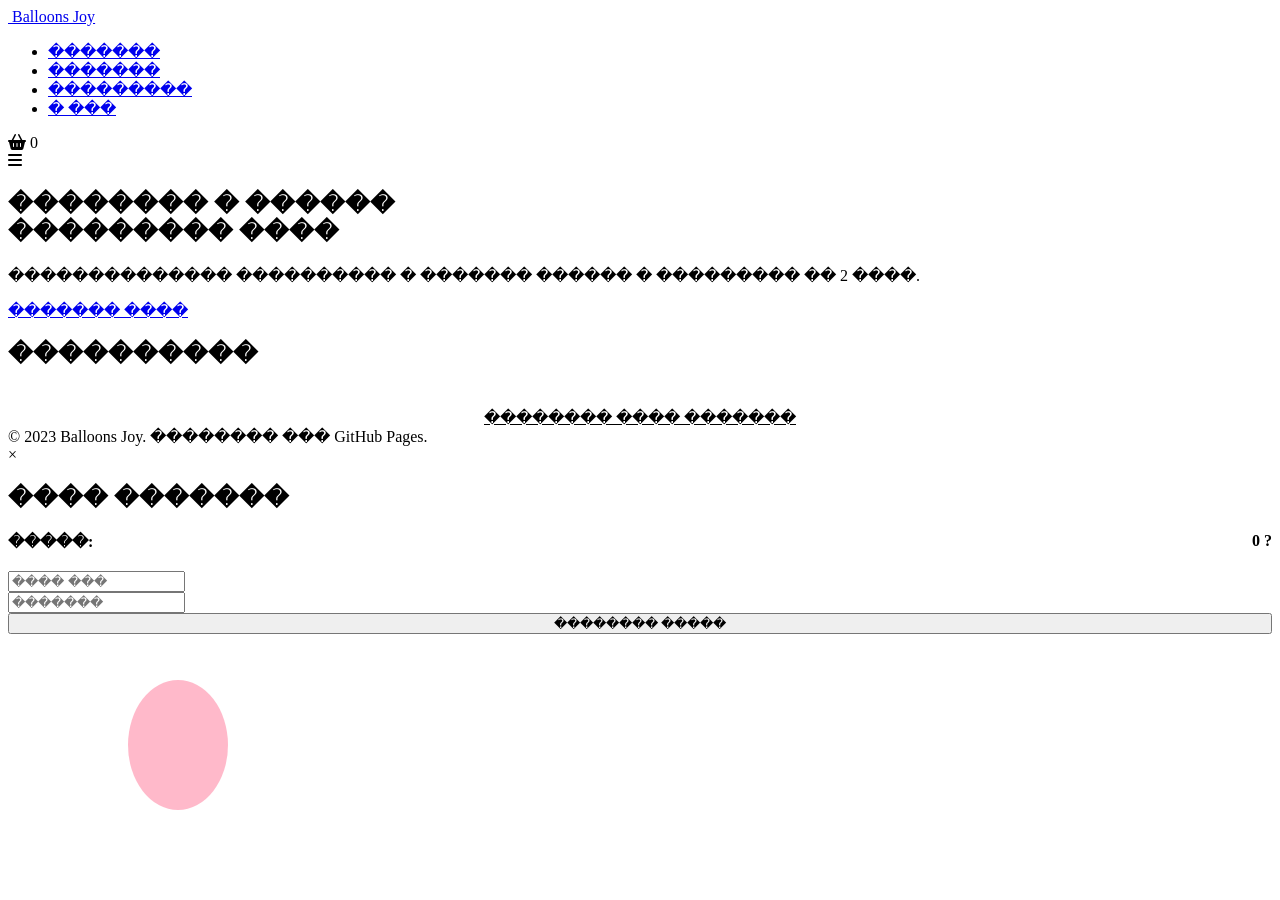
==== index.html @ 0701f904 "Upload index.html первая загрузка файлов" ====
<!DOCTYPE html>
<html lang="ru">
<head>
    <meta charset="UTF-8">
    <meta name="viewport" content="width=device-width, initial-scale=1.0">
    <title>Balloons Joy | �������</title>
    <link href="https://fonts.googleapis.com/css2?family=Nunito:wght@400;600;700;800&display=swap" rel="stylesheet">
    <link rel="stylesheet" href="https://cdnjs.cloudflare.com/ajax/libs/font-awesome/6.4.0/css/all.min.css">
    <link rel="stylesheet" href="style.css">
</head>
<body>

    <header>
        <div class="container nav-wrapper">
            <a href="index.html" class="logo"><i class="fas fa-balloon"></i> Balloons Joy</a>
            <nav>
                <ul class="nav-links" id="navLinks">
                    <li><a href="index.html" class="active">�������</a></li>
                    <li><a href="catalog.html">�������</a></li>
                    <li><a href="gallery.html">���������</a></li>
                    <li><a href="about.html">� ���</a></li>
                </ul>
            </nav>
            <div class="header-actions">
                <div class="icon-btn" onclick="openCart()">
                    <i class="fas fa-shopping-basket"></i>
                    <span class="badge" id="cartCount">0</span>
                </div>
                <div class="mobile-toggle" onclick="toggleMenu()"><i class="fas fa-bars"></i></div>
            </div>
        </div>
    </header>

    <section class="hero">
        <div class="bg-ballon" style="position:absolute; width:100px; height:130px; background:#FF8BA7; left:10%; bottom:10%; border-radius:50%; opacity:0.6; animation:float 6s infinite;"></div>
        <div class="container hero-content">
            <h1>�������� � ������ <br> <span>��������� ����</span></h1>
            <p>�������������� ���������� � ������� ������ � ��������� �� 2 ����.</p>
            <a href="catalog.html" class="btn">������� ����</a>
        </div>
    </section>

    <section class="section" style="background: white;">
        <div class="container">
            <h2 class="section-title">����������</h2>
            <div class="products-grid" id="productsGrid" style="margin-top: 40px;">
                <!-- JS �������� ��� -->
            </div>
            <div style="text-align: center; margin-top: 40px;">
                <a href="catalog.html" class="btn" style="background: white; color: var(--primary); border: 2px solid var(--primary);">�������� ���� �������</a>
            </div>
        </div>
    </section>

    <footer>
        <div class="container">
            <div class="copyright">&copy; 2023 Balloons Joy. �������� ��� GitHub Pages.</div>
        </div>
    </footer>

    <!-- ��������� ���� ������� (����� ��� ���� �������) -->
    <div class="modal" id="cartModal">
        <div class="modal-content">
            <span class="close-modal" onclick="closeCart()">&times;</span>
            <h2>���� �������</h2>
            <div class="cart-items" id="cartItemsContainer"></div>
            <div style="display: flex; justify-content: space-between; font-weight: 700; margin-bottom: 20px;">
                <span>�����:</span><span id="cartTotal">0 ?</span>
            </div>
            <form onsubmit="submitOrder(event)">
                <div class="form-group"><input type="text" placeholder="���� ���" required></div>
                <div class="form-group"><input type="tel" placeholder="�������" required></div>
                <button type="submit" class="btn" style="width: 100%;">�������� �����</button>
            </form>
        </div>
    </div>

    <script src="script.js"></script>
</body>
</html>
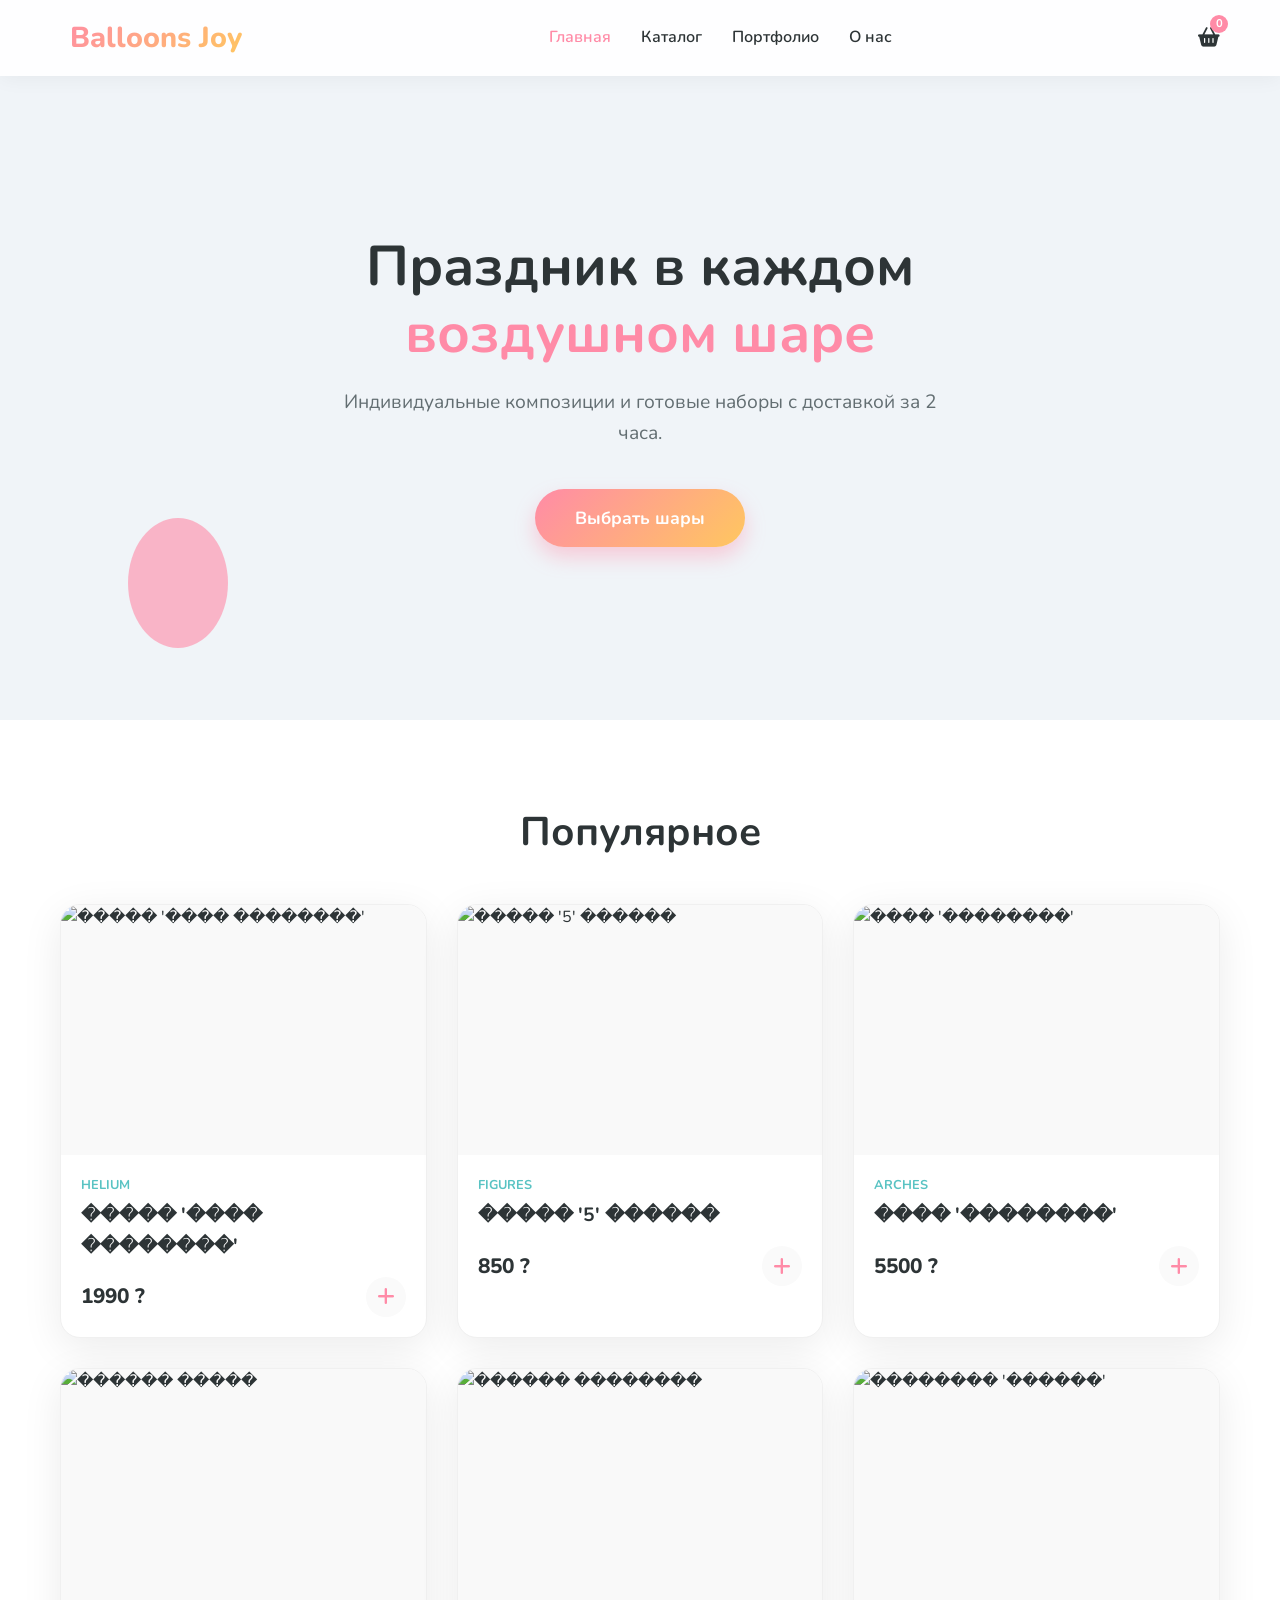
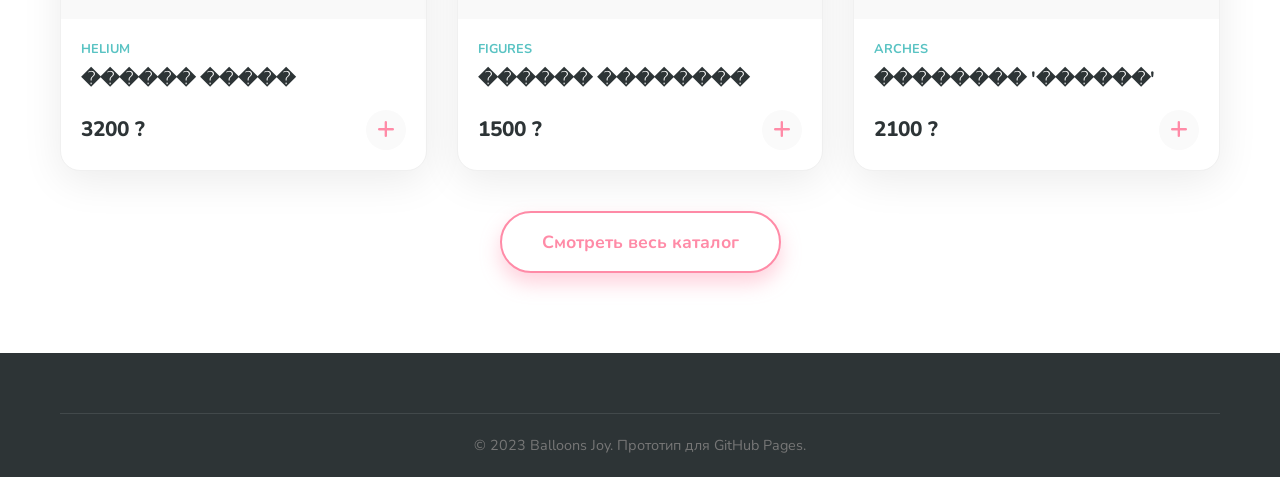
==== commit 95c3ad7c: "Change UTF-8 no BOM Изменение кодировки на UTF-8 no BOM" ====
--- a/index.html
+++ b/index.html
@@ -2,8 +2,9 @@
 <html lang="ru">
 <head>
     <meta charset="UTF-8">
+    <meta http-equiv="X-UA-Compatible" content="IE=edge">
     <meta name="viewport" content="width=device-width, initial-scale=1.0">
-    <title>Balloons Joy | �������</title>
+    <title>Balloons Joy | Главная</title>
     <link href="https://fonts.googleapis.com/css2?family=Nunito:wght@400;600;700;800&display=swap" rel="stylesheet">
     <link rel="stylesheet" href="https://cdnjs.cloudflare.com/ajax/libs/font-awesome/6.4.0/css/all.min.css">
     <link rel="stylesheet" href="style.css">
@@ -15,10 +16,10 @@
             <a href="index.html" class="logo"><i class="fas fa-balloon"></i> Balloons Joy</a>
             <nav>
                 <ul class="nav-links" id="navLinks">
-                    <li><a href="index.html" class="active">�������</a></li>
-                    <li><a href="catalog.html">�������</a></li>
-                    <li><a href="gallery.html">���������</a></li>
-                    <li><a href="about.html">� ���</a></li>
+                    <li><a href="index.html" class="active">Главная</a></li>
+                    <li><a href="catalog.html">Каталог</a></li>
+                    <li><a href="gallery.html">Портфолио</a></li>
+                    <li><a href="about.html">О нас</a></li>
                 </ul>
             </nav>
             <div class="header-actions">
@@ -34,43 +35,43 @@
     <section class="hero">
         <div class="bg-ballon" style="position:absolute; width:100px; height:130px; background:#FF8BA7; left:10%; bottom:10%; border-radius:50%; opacity:0.6; animation:float 6s infinite;"></div>
         <div class="container hero-content">
-            <h1>�������� � ������ <br> <span>��������� ����</span></h1>
-            <p>�������������� ���������� � ������� ������ � ��������� �� 2 ����.</p>
-            <a href="catalog.html" class="btn">������� ����</a>
+            <h1>Праздник в каждом <br> <span>воздушном шаре</span></h1>
+            <p>Индивидуальные композиции и готовые наборы с доставкой за 2 часа.</p>
+            <a href="catalog.html" class="btn">Выбрать шары</a>
         </div>
     </section>
 
     <section class="section" style="background: white;">
         <div class="container">
-            <h2 class="section-title">����������</h2>
+            <h2 class="section-title">Популярное</h2>
             <div class="products-grid" id="productsGrid" style="margin-top: 40px;">
-                <!-- JS �������� ��� -->
+                <!-- JS заполнит это -->
             </div>
             <div style="text-align: center; margin-top: 40px;">
-                <a href="catalog.html" class="btn" style="background: white; color: var(--primary); border: 2px solid var(--primary);">�������� ���� �������</a>
+                <a href="catalog.html" class="btn" style="background: white; color: var(--primary); border: 2px solid var(--primary);">Смотреть весь каталог</a>
             </div>
         </div>
     </section>
 
     <footer>
         <div class="container">
-            <div class="copyright">&copy; 2023 Balloons Joy. �������� ��� GitHub Pages.</div>
+            <div class="copyright">&copy; 2023 Balloons Joy. Прототип для GitHub Pages.</div>
         </div>
     </footer>
 
-    <!-- ��������� ���� ������� (����� ��� ���� �������) -->
+    <!-- Модальное окно корзины (общее для всех страниц) -->
     <div class="modal" id="cartModal">
         <div class="modal-content">
             <span class="close-modal" onclick="closeCart()">&times;</span>
-            <h2>���� �������</h2>
+            <h2>Ваша корзина</h2>
             <div class="cart-items" id="cartItemsContainer"></div>
             <div style="display: flex; justify-content: space-between; font-weight: 700; margin-bottom: 20px;">
-                <span>�����:</span><span id="cartTotal">0 ?</span>
+                <span>Итого:</span><span id="cartTotal">0 ₽</span>
             </div>
             <form onsubmit="submitOrder(event)">
-                <div class="form-group"><input type="text" placeholder="���� ���" required></div>
-                <div class="form-group"><input type="tel" placeholder="�������" required></div>
-                <button type="submit" class="btn" style="width: 100%;">�������� �����</button>
+                <div class="form-group"><input type="text" placeholder="Ваше имя" required></div>
+                <div class="form-group"><input type="tel" placeholder="Телефон" required></div>
+                <button type="submit" class="btn" style="width: 100%;">Оформить заказ</button>
             </form>
         </div>
     </div>
--- a/style.css
+++ b/style.css
@@ -0,0 +1,191 @@
+/* style.css */
+:root {
+    --primary: #FF8BA7;
+    --secondary: #59C3C3;
+    --accent: #FFC75F;
+    --dark: #2D3436;
+    --gray: #636E72;
+    --light: #FAFAFA;
+    --white: #FFFFFF;
+    --gradient: linear-gradient(135deg, #FF8BA7 0%, #FFC75F 100%);
+    --shadow: 0 10px 40px rgba(0,0,0,0.08);
+    --radius: 20px;
+}
+
+* { margin: 0; padding: 0; box-sizing: border-box; }
+
+body {
+    font-family: 'Nunito', sans-serif;
+    background-color: #F0F4F8;
+    color: var(--dark);
+    line-height: 1.6;
+    overflow-x: hidden;
+    display: flex;
+    flex-direction: column;
+    min-height: 100vh;
+}
+
+a { text-decoration: none; color: inherit; transition: 0.3s; }
+ul { list-style: none; }
+img { max-width: 100%; display: block; }
+button { font-family: inherit; }
+
+.container { max-width: 1200px; margin: 0 auto; padding: 0 20px; }
+
+/* HEADER */
+header {
+    position: fixed;
+    top: 0; left: 0; width: 100%;
+    background: rgba(255, 255, 255, 0.9);
+    backdrop-filter: blur(10px);
+    z-index: 1000;
+    box-shadow: 0 2px 20px rgba(0,0,0,0.05);
+    padding: 15px 0;
+}
+
+.nav-wrapper { display: flex; justify-content: space-between; align-items: center; }
+
+.logo {
+    font-size: 1.8rem; font-weight: 800;
+    background: var(--gradient);
+    -webkit-background-clip: text;
+    -webkit-text-fill-color: transparent;
+    display: flex; align-items: center; gap: 10px;
+}
+
+.nav-links { display: flex; gap: 30px; }
+.nav-links a { font-weight: 600; font-size: 1rem; }
+.nav-links a:hover, .nav-links a.active { color: var(--primary); }
+
+.header-actions { display: flex; gap: 20px; align-items: center; }
+.icon-btn { position: relative; font-size: 1.2rem; cursor: pointer; color: var(--dark); }
+.badge {
+    position: absolute; top: -8px; right: -8px;
+    background: var(--primary); color: white;
+    font-size: 0.7rem; width: 18px; height: 18px;
+    border-radius: 50%; display: flex;
+    align-items: center; justify-content: center; font-weight: 700;
+}
+.mobile-toggle { display: none; font-size: 1.5rem; cursor: pointer; }
+
+/* HERO */
+.hero {
+    padding: 160px 0 100px;
+    text-align: center;
+    position: relative;
+    overflow: hidden;
+    min-height: 80vh;
+    display: flex;
+    align-items: center;
+}
+.hero-content { width: 100%; z-index: 2; }
+.hero h1 { font-size: 3.5rem; line-height: 1.2; margin-bottom: 20px; }
+.hero h1 span { color: var(--primary); }
+.hero p { font-size: 1.2rem; color: var(--gray); margin-bottom: 40px; max-width: 600px; margin: 0 auto 40px; }
+
+.btn {
+    display: inline-block; padding: 15px 40px;
+    background: var(--gradient); color: white;
+    border-radius: 50px; font-weight: 700; font-size: 1.1rem;
+    box-shadow: 0 10px 20px rgba(255, 139, 167, 0.4);
+    border: none; cursor: pointer;
+}
+.btn:hover { transform: translateY(-3px); box-shadow: 0 15px 30px rgba(255, 139, 167, 0.6); }
+
+/* CATALOG & GRID */
+.section { padding: 80px 0; }
+.section-title { text-align: center; font-size: 2.5rem; margin-bottom: 1rem; }
+.section-subtitle { text-align: center; color: var(--gray); margin-bottom: 3rem; }
+
+.filters { display: flex; justify-content: center; gap: 15px; margin-bottom: 40px; flex-wrap: wrap; }
+.filter-btn {
+    padding: 10px 25px; border: 2px solid #EEE;
+    background: transparent; border-radius: 30px;
+    font-weight: 600; cursor: pointer; transition: 0.3s; color: var(--gray);
+}
+.filter-btn.active, .filter-btn:hover { border-color: var(--secondary); background: var(--secondary); color: white; }
+
+.products-grid {
+    display: grid;
+    grid-template-columns: repeat(auto-fill, minmax(280px, 1fr));
+    gap: 30px;
+}
+
+.product-card {
+    background: var(--white); border-radius: var(--radius);
+    overflow: hidden; box-shadow: var(--shadow);
+    transition: 0.3s; position: relative; border: 1px solid #f0f0f0;
+}
+.product-card:hover { transform: translateY(-10px); }
+.product-img { height: 250px; width: 100%; object-fit: cover; background: #f9f9f9; }
+.product-info { padding: 20px; }
+.product-cat { font-size: 0.8rem; color: var(--secondary); font-weight: 700; text-transform: uppercase; }
+.product-title { font-size: 1.2rem; margin: 5px 0; font-weight: 700; }
+.product-footer { display: flex; justify-content: space-between; align-items: center; margin-top: 15px; }
+.price { font-size: 1.3rem; font-weight: 800; color: var(--dark); }
+.add-btn {
+    width: 40px; height: 40px; border-radius: 50%;
+    background: var(--light); border: none; color: var(--primary);
+    font-size: 1.2rem; cursor: pointer; transition: 0.3s;
+    display: flex; align-items: center; justify-content: center;
+}
+.add-btn:hover { background: var(--primary); color: white; }
+
+/* GALLERY */
+.gallery-grid { display: grid; grid-template-columns: repeat(auto-fit, minmax(300px, 1fr)); gap: 20px; }
+.gallery-item { border-radius: var(--radius); overflow: hidden; height: 300px; position: relative; cursor: pointer; }
+.gallery-item img { width: 100%; height: 100%; object-fit: cover; transition: 0.5s; }
+.gallery-item:hover img { transform: scale(1.1); }
+.gallery-overlay {
+    position: absolute; bottom: 0; left: 0; width: 100%;
+    padding: 20px; background: linear-gradient(to top, rgba(0,0,0,0.7), transparent);
+    color: white; opacity: 0; transition: 0.3s;
+}
+.gallery-item:hover .gallery-overlay { opacity: 1; }
+
+/* ABOUT & CONTACTS */
+.about-grid { display: grid; grid-template-columns: 1fr 1fr; gap: 40px; align-items: center; }
+.about-img { border-radius: var(--radius); box-shadow: var(--shadow); }
+.contact-info { background: white; padding: 30px; border-radius: var(--radius); box-shadow: var(--shadow); }
+.contact-item { display: flex; align-items: center; gap: 15px; margin-bottom: 20px; font-size: 1.1rem; }
+.contact-item i { color: var(--primary); font-size: 1.5rem; }
+
+/* FOOTER */
+footer { background: var(--dark); color: white; padding: 60px 0 20px; margin-top: auto; }
+.footer-grid { display: grid; grid-template-columns: repeat(auto-fit, minmax(200px, 1fr)); gap: 40px; margin-bottom: 40px; }
+.footer-col h4 { margin-bottom: 20px; color: var(--primary); }
+.footer-col ul li { margin-bottom: 10px; }
+.footer-col ul li a { color: #ccc; }
+.footer-col ul li a:hover { color: white; }
+.socials { display: flex; gap: 15px; margin-top: 20px; }
+.socials a { width: 40px; height: 40px; background: rgba(255,255,255,0.1); border-radius: 50%; display: flex; align-items: center; justify-content: center; transition: 0.3s; }
+.socials a:hover { background: var(--primary); }
+.copyright { text-align: center; border-top: 1px solid rgba(255,255,255,0.1); padding-top: 20px; color: #777; font-size: 0.9rem; }
+
+/* MODAL */
+.modal {
+    display: none; position: fixed; top: 0; left: 0; width: 100%; height: 100%;
+    background: rgba(0,0,0,0.5); z-index: 2000;
+    justify-content: center; align-items: center; backdrop-filter: blur(5px);
+}
+.modal-content {
+    background: white; padding: 40px; border-radius: var(--radius);
+    width: 90%; max-width: 500px; position: relative; animation: slideUp 0.3s ease;
+}
+@keyframes slideUp { from { transform: translateY(50px); opacity: 0; } to { transform: translateY(0); opacity: 1; } }
+.close-modal { position: absolute; top: 20px; right: 20px; font-size: 1.5rem; cursor: pointer; color: var(--gray); }
+.form-group { margin-bottom: 20px; }
+.form-group label { display: block; margin-bottom: 8px; font-weight: 600; }
+.form-group input, .form-group select { width: 100%; padding: 12px; border: 2px solid #EEE; border-radius: 10px; font-family: inherit; font-size: 1rem; }
+.form-group input:focus { border-color: var(--secondary); outline: none; }
+.cart-items { max-height: 200px; overflow-y: auto; margin-bottom: 20px; border-bottom: 1px solid #eee; padding-bottom: 20px; }
+.cart-item { display: flex; justify-content: space-between; margin-bottom: 10px; font-size: 0.9rem; }
+
+/* MEDIA */
+@media (max-width: 768px) {
+    .hero h1 { font-size: 2.5rem; }
+    .nav-links { display: none; position: absolute; top: 70px; left: 0; width: 100%; background: white; flex-direction: column; padding: 20px; box-shadow: 0 10px 20px rgba(0,0,0,0.1); }
+    .nav-links.active { display: flex; }
+    .mobile-toggle { display: block; }
+    .about-grid { grid-template-columns: 1fr; }
+}
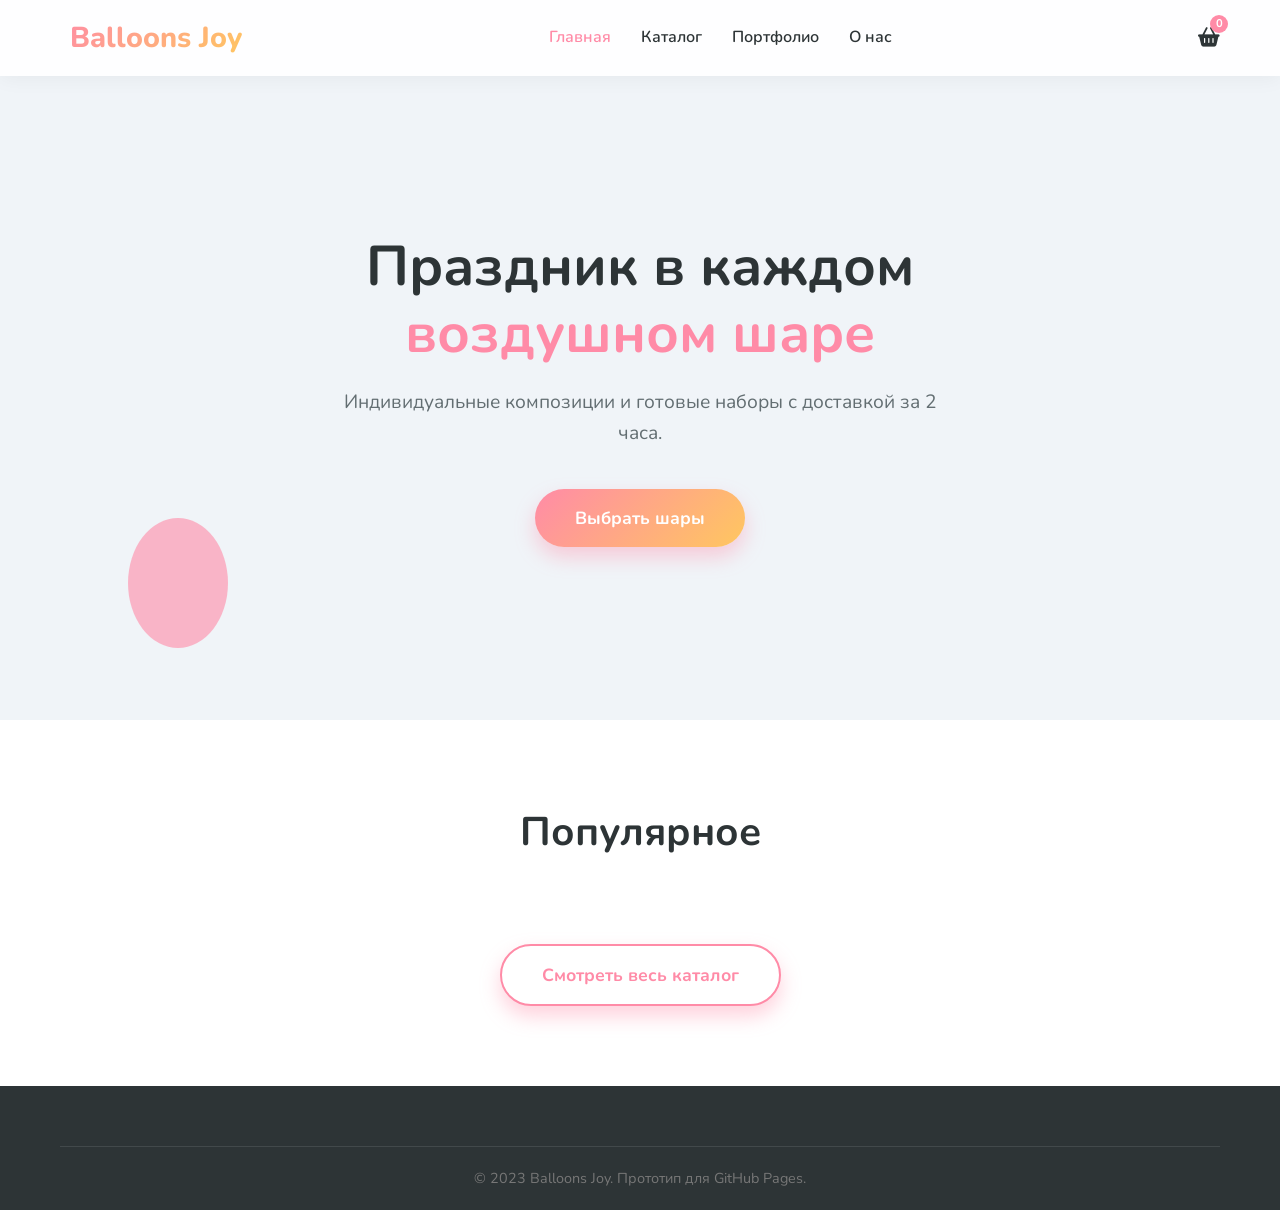
==== commit 745b428d: "upload changed files □ 1. Добавил HTML lightbox перед </body> в index.html и catalog.html □ 2. Доба" ====
--- a/index.html
+++ b/index.html
@@ -75,6 +75,17 @@
             </form>
         </div>
     </div>
+    
+    <!-- Lightbox для просмотра изображений -->
+    <div id="imageModal" class="lightbox">
+        <span class="lightbox-close" onclick="closeLightbox()">&times;</span>
+        <img class="lightbox-content" id="lightboxImg" src="" alt="">
+        <div class="lightbox-caption" id="lightboxCaption"></div>
+    
+        <!-- Кнопки навигации -->
+        <button class="lightbox-nav prev" onclick="changeImage(-1)">&#10094;</button>
+        <button class="lightbox-nav next" onclick="changeImage(1)">&#10095;</button>
+    </div>
 
     <script src="script.js"></script>
 </body>
--- a/style.css
+++ b/style.css
@@ -189,3 +189,101 @@
     .mobile-toggle { display: block; }
     .about-grid { grid-template-columns: 1fr; }
 }
+
+/* ========== LIGHTBOX (просмотр изображений) ========== */
+.lightbox {
+    display: none;
+    position: fixed;
+    z-index: 3000;
+    left: 0;
+    top: 0;
+    width: 100%;
+    height: 100%;
+    background-color: rgba(0, 0, 0, 0.9);
+    justify-content: center;
+    align-items: center;
+    flex-direction: column;
+    animation: fadeIn 0.3s;
+}
+
+@keyframes fadeIn {
+    from { opacity: 0; }
+    to { opacity: 1; }
+}
+
+.lightbox-content {
+    max-width: 90%;
+    max-height: 80vh;
+    object-fit: contain;
+    border-radius: 10px;
+    box-shadow: 0 5px 30px rgba(0,0,0,0.5);
+    transition: transform 0.3s;
+}
+
+.lightbox-content:hover {
+    transform: scale(1.02);
+}
+
+.lightbox-close {
+    position: absolute;
+    top: 20px;
+    right: 35px;
+    color: #fff;
+    font-size: 40px;
+    font-weight: bold;
+    cursor: pointer;
+    transition: 0.3s;
+    z-index: 3001;
+}
+
+.lightbox-close:hover {
+    color: var(--primary);
+    transform: rotate(90deg);
+}
+
+.lightbox-caption {
+    color: #fff;
+    margin-top: 15px;
+    font-size: 1.1rem;
+    text-align: center;
+    max-width: 80%;
+    padding: 10px 20px;
+    background: rgba(255,255,255,0.1);
+    border-radius: 10px;
+}
+
+.lightbox-nav {
+    position: absolute;
+    top: 50%;
+    transform: translateY(-50%);
+    background: rgba(255,255,255,0.2);
+    color: white;
+    border: none;
+    font-size: 2rem;
+    padding: 15px;
+    cursor: pointer;
+    border-radius: 50%;
+    width: 50px;
+    height: 50px;
+    display: flex;
+    align-items: center;
+    justify-content: center;
+    transition: 0.3s;
+    user-select: none;
+}
+
+.lightbox-nav:hover {
+    background: var(--primary);
+}
+
+.lightbox-nav.prev { left: 20px; }
+.lightbox-nav.next { right: 20px; }
+
+/* Адаптив для мобильных */
+@media (max-width: 768px) {
+    .lightbox-content { max-width: 95%; max-height: 70vh; }
+    .lightbox-nav { width: 40px; height: 40px; font-size: 1.5rem; padding: 10px; }
+    .lightbox-nav.prev { left: 10px; }
+    .lightbox-nav.next { right: 10px; }
+    .lightbox-close { top: 15px; right: 25px; font-size: 30px; }
+}
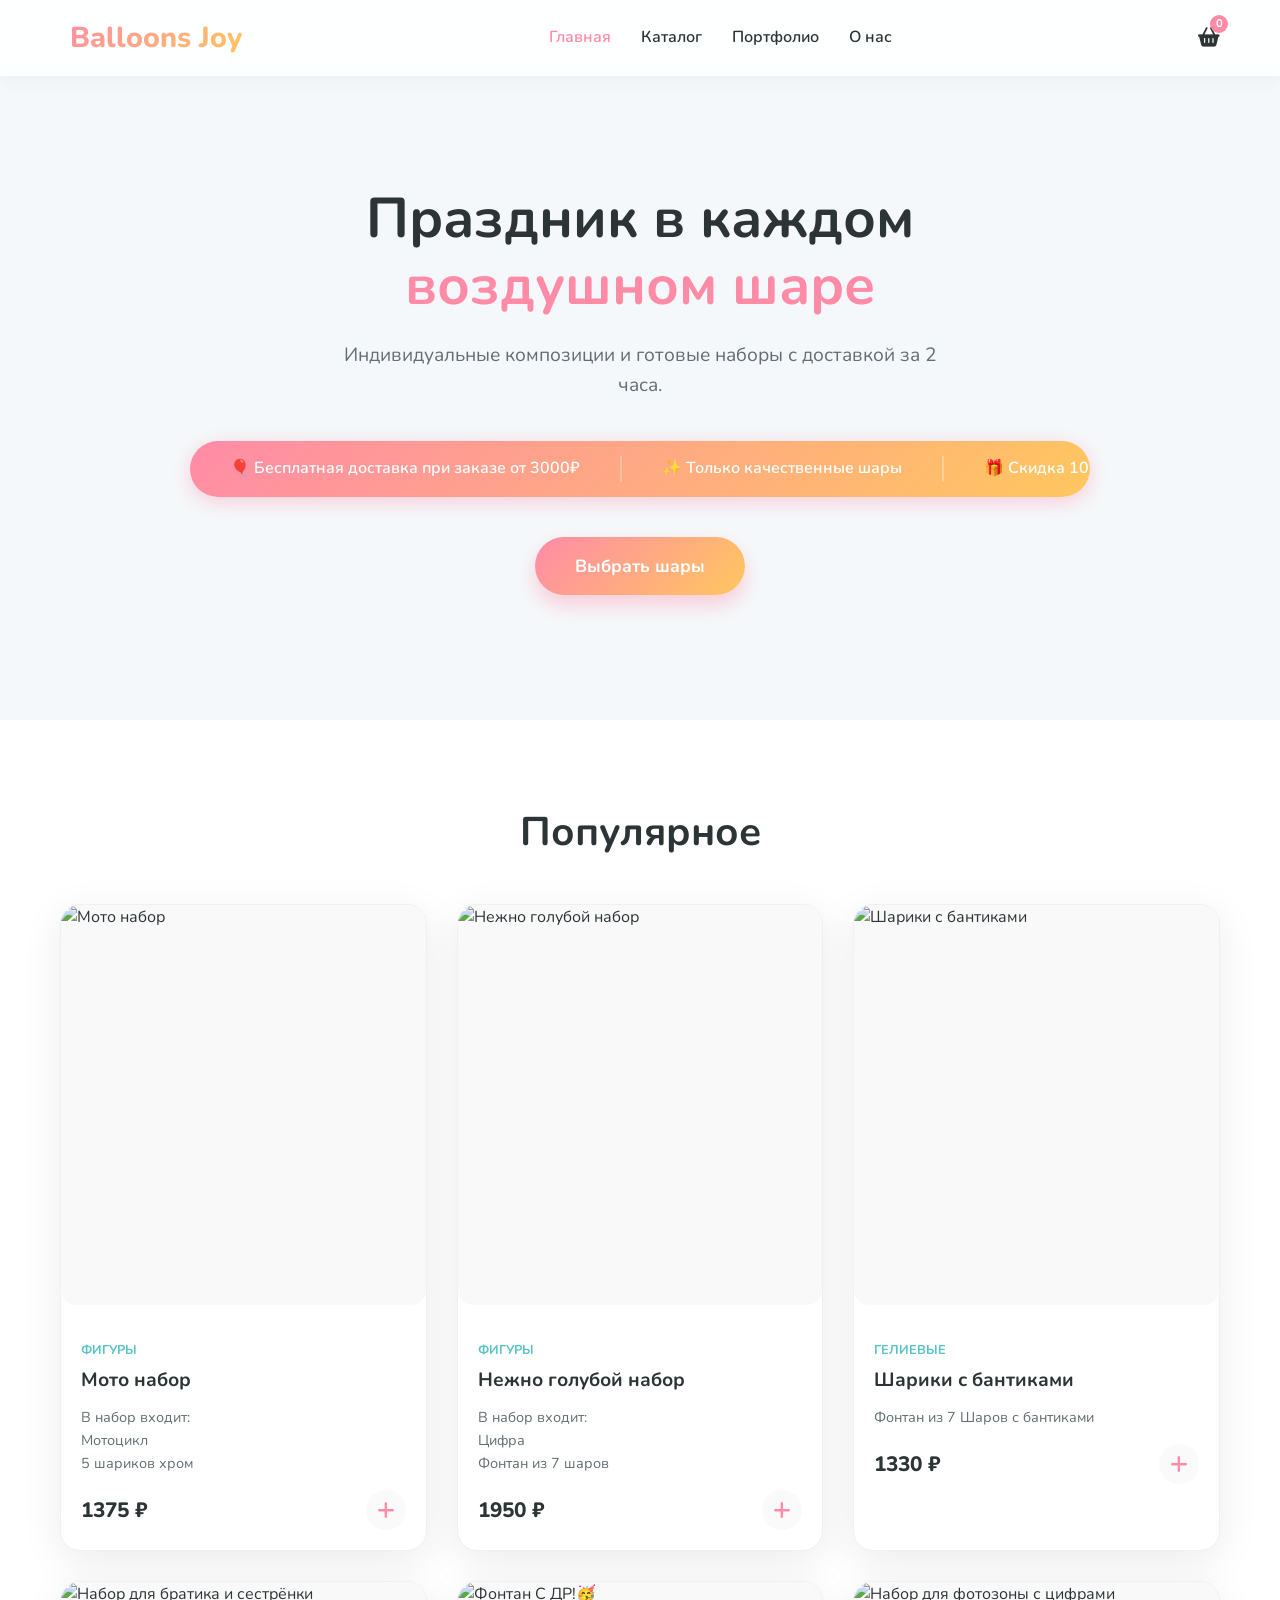
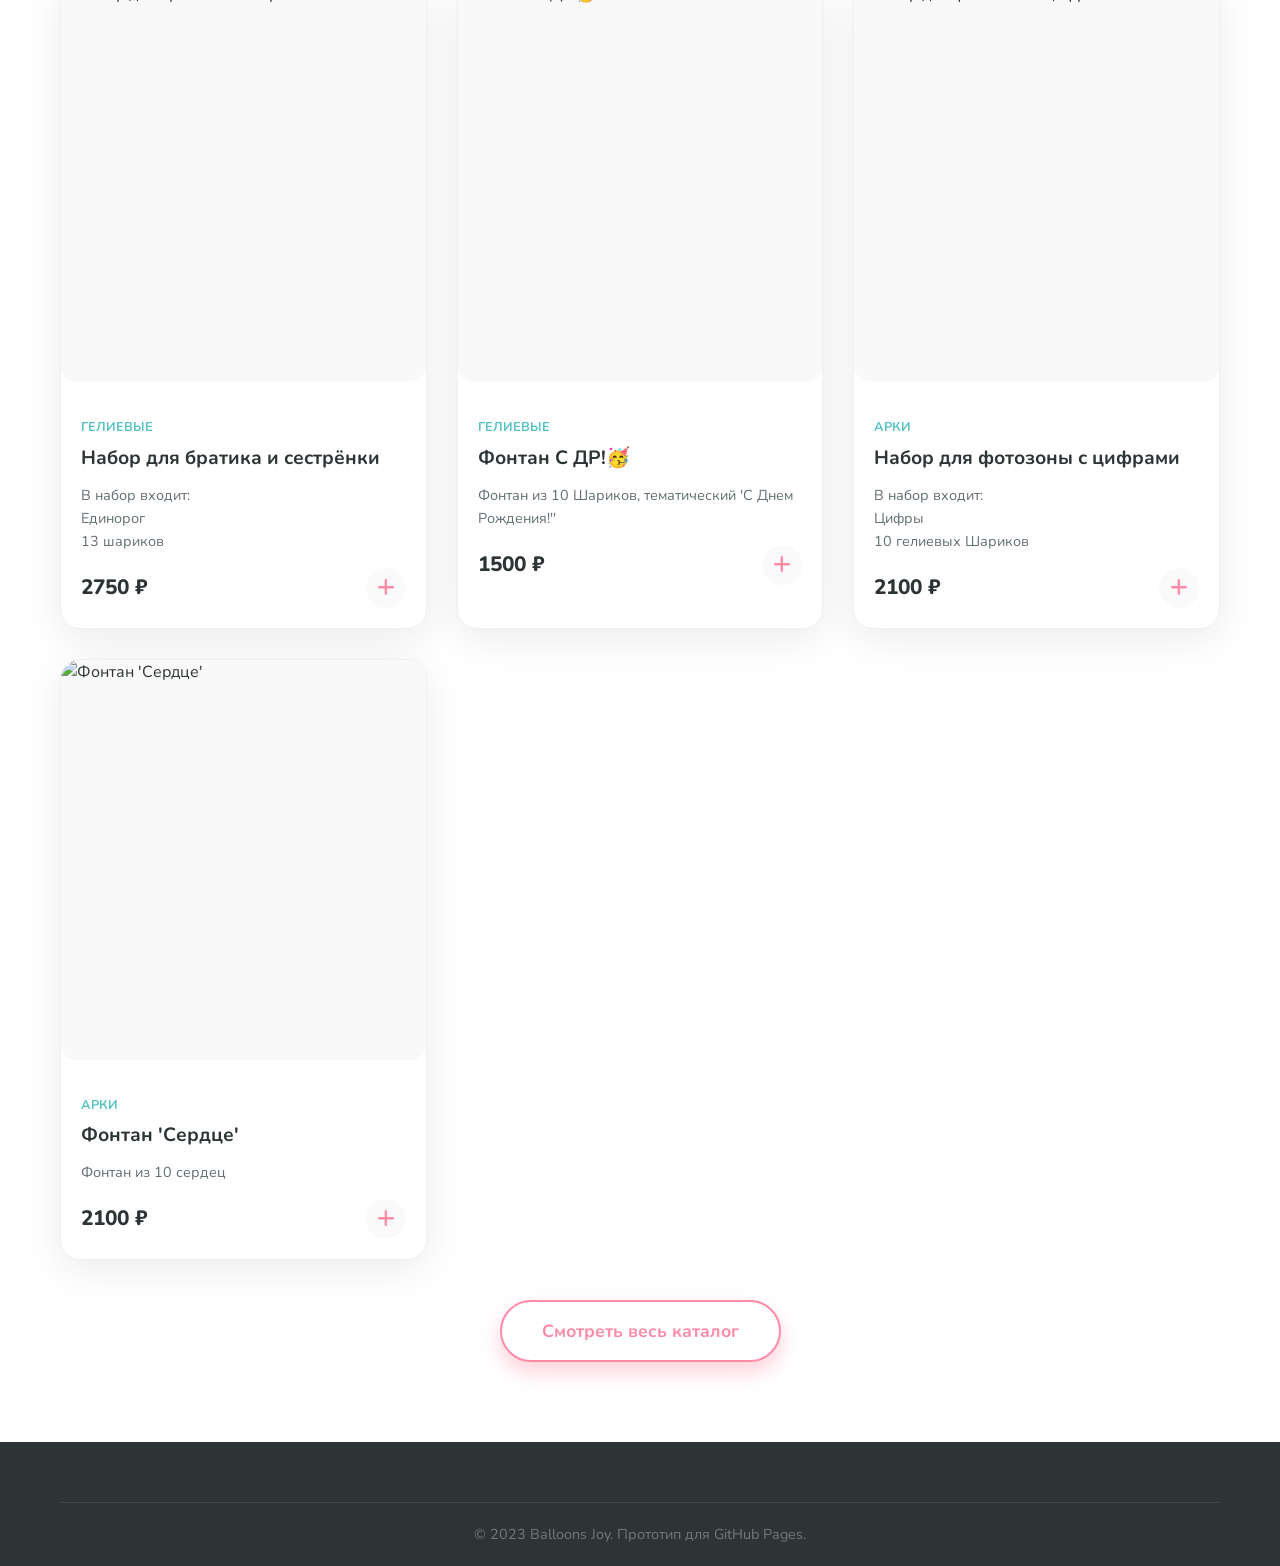
==== commit 3303076e: "update code Обновление кода" ====
--- a/index.html
+++ b/index.html
@@ -33,10 +33,33 @@
     </header>
 
     <section class="hero">
-        <div class="bg-ballon" style="position:absolute; width:100px; height:130px; background:#FF8BA7; left:10%; bottom:10%; border-radius:50%; opacity:0.6; animation:float 6s infinite;"></div>
+        <!-- Слайд-шоу на фоне -->
+        <div class="hero-slideshow">
+            <div class="slide active" style="background-image: url('images/gallery/slide1.jpg');"></div>
+            <div class="slide" style="background-image: url('images/gallery/slide2.jpg');"></div>
+            <div class="slide" style="background-image: url('images/gallery/slide3.jpg');"></div>
+        </div>
+    
         <div class="container hero-content">
             <h1>Праздник в каждом <br> <span>воздушном шаре</span></h1>
             <p>Индивидуальные композиции и готовые наборы с доставкой за 2 часа.</p>
+        
+            <!-- Бегущая строка -->
+            <div class="marquee-container">
+                <div class="marquee">
+                    <span class="marquee-item">🎈 Бесплатная доставка при заказе от 3000₽</span>
+                    <span class="marquee-item">✨ Только качественные шары</span>
+                    <span class="marquee-item">🎁 Скидка 10% на первый заказ</span>
+                    <span class="marquee-item">⚡ Срочное оформление за 2 часа</span>
+                    <span class="marquee-item">💳 Оплата картой или наличными</span>
+                    <span class="marquee-item">🎈 Бесплатная доставка при заказе от 3000₽</span>
+                    <span class="marquee-item">✨ Только качественные шары</span>
+                    <span class="marquee-item">🎁 Скидка 10% на первый заказ</span>
+                    <span class="marquee-item">⚡ Срочное оформление за 2 часа</span>
+                    <span class="marquee-item">💳 Оплата картой или наличными</span>
+                </div>
+            </div>
+        
             <a href="catalog.html" class="btn">Выбрать шары</a>
         </div>
     </section>
--- a/style.css
+++ b/style.css
@@ -117,10 +117,25 @@
     transition: 0.3s; position: relative; border: 1px solid #f0f0f0;
 }
 .product-card:hover { transform: translateY(-10px); }
-.product-img { height: 250px; width: 100%; object-fit: cover; background: #f9f9f9; }
+.product-img {
+    height: 400px;
+    width: 100%;
+    object-fit: cover;          /* Заполняет всё пространство */
+    object-position: center;    /* Фокус на середине (по умолчанию) */
+    background: #f9f9f9;
+    border-radius: 15px;
+    margin-bottom: 15px;
+}
 .product-info { padding: 20px; }
 .product-cat { font-size: 0.8rem; color: var(--secondary); font-weight: 700; text-transform: uppercase; }
 .product-title { font-size: 1.2rem; margin: 5px 0; font-weight: 700; }
+.product-desc {
+    font-size: 0.9rem;
+    color: var(--gray);
+    margin: 10px 0;
+    line-height: 1.6;
+    white-space: pre-line;  /* ← Переносы строк работают */
+}
 .product-footer { display: flex; justify-content: space-between; align-items: center; margin-top: 15px; }
 .price { font-size: 1.3rem; font-weight: 800; color: var(--dark); }
 .add-btn {
@@ -287,3 +302,134 @@
     .lightbox-nav.next { right: 10px; }
     .lightbox-close { top: 15px; right: 25px; font-size: 30px; }
 }
+
+/* ========== HERO СЛАЙД-ШОУ ========== */
+.hero {
+    padding: 160px 0 100px;
+    text-align: center;
+    position: relative;
+    overflow: hidden;
+    min-height: 80vh;
+    display: flex;
+    align-items: center;
+}
+
+.hero-slideshow {
+    position: absolute;
+    top: 0;
+    left: 0;
+    width: 100%;
+    height: 100%;
+    z-index: 0;
+}
+
+.slide {
+    position: absolute;
+    top: 0;
+    left: 0;
+    width: 100%;
+    height: 100%;
+    background-size: cover;
+    background-position: center;
+    opacity: 0;
+    transition: opacity 1.5s ease-in-out;
+}
+
+.slide.active {
+    opacity: 0.3;  /* Прозрачность чтобы текст читался */
+}
+
+/* Затемнение */
+.hero-slideshow::after {
+    content: '';
+    position: absolute;
+    top: 0;
+    left: 0;
+    width: 100%;
+    height: 100%;
+    background: rgba(255, 255, 255, 0.3);
+}
+
+.hero-content {
+    position: relative;
+    z-index: 2;
+    width: 100%;
+}
+
+/* ========== БЕГУЩАЯ СТРОКА ========== */
+.marquee-container {
+    background: var(--gradient);
+    padding: 15px 0;
+    margin: 30px auto 40px;
+    border-radius: 50px;
+    max-width: 900px;
+    overflow: hidden;
+    box-shadow: 0 5px 20px rgba(255, 139, 167, 0.4);
+}
+
+.marquee {
+    display: flex;
+    width: fit-content;
+    animation: scroll 30s linear infinite;
+}
+
+.marquee:hover {
+    animation-play-state: paused;  /* Пауза при наведении */
+}
+
+.marquee-item {
+    flex-shrink: 0;
+    padding: 0 40px;
+    color: white;
+    font-weight: 600;
+    font-size: 1rem;
+    white-space: nowrap;
+    display: flex;
+    align-items: center;
+    gap: 10px;
+}
+
+.marquee-item:not(:last-child) {
+    border-right: 2px solid rgba(255,255,255,0.3);
+}
+
+@keyframes scroll {
+    0% {
+        transform: translateX(0);
+    }
+    100% {
+        transform: translateX(-50%);  /* Прокручиваем на половину (дубликаты) */
+    }
+}
+
+/* Адаптив для мобильных */
+@media (max-width: 768px) {
+    .marquee-container {
+        margin: 20px 10px 30px;
+        padding: 12px 0;
+        border-radius: 30px;
+    }
+    
+    .marquee {
+        animation: scroll 20s linear infinite;  /* Быстрее на мобильном */
+    }
+    
+    .marquee-item {
+        padding: 0 25px;
+        font-size: 0.9rem;
+    }
+    
+    .hero {
+        min-height: 90vh;
+        padding: 140px 0 80px;
+    }
+    
+    .hero h1 {
+        font-size: 2.2rem;
+    }
+}
+
+/* Убираем старые декоративные шары если есть */
+.bg-ballon {
+    display: none;  /* Или оставь если хочешь */
+}
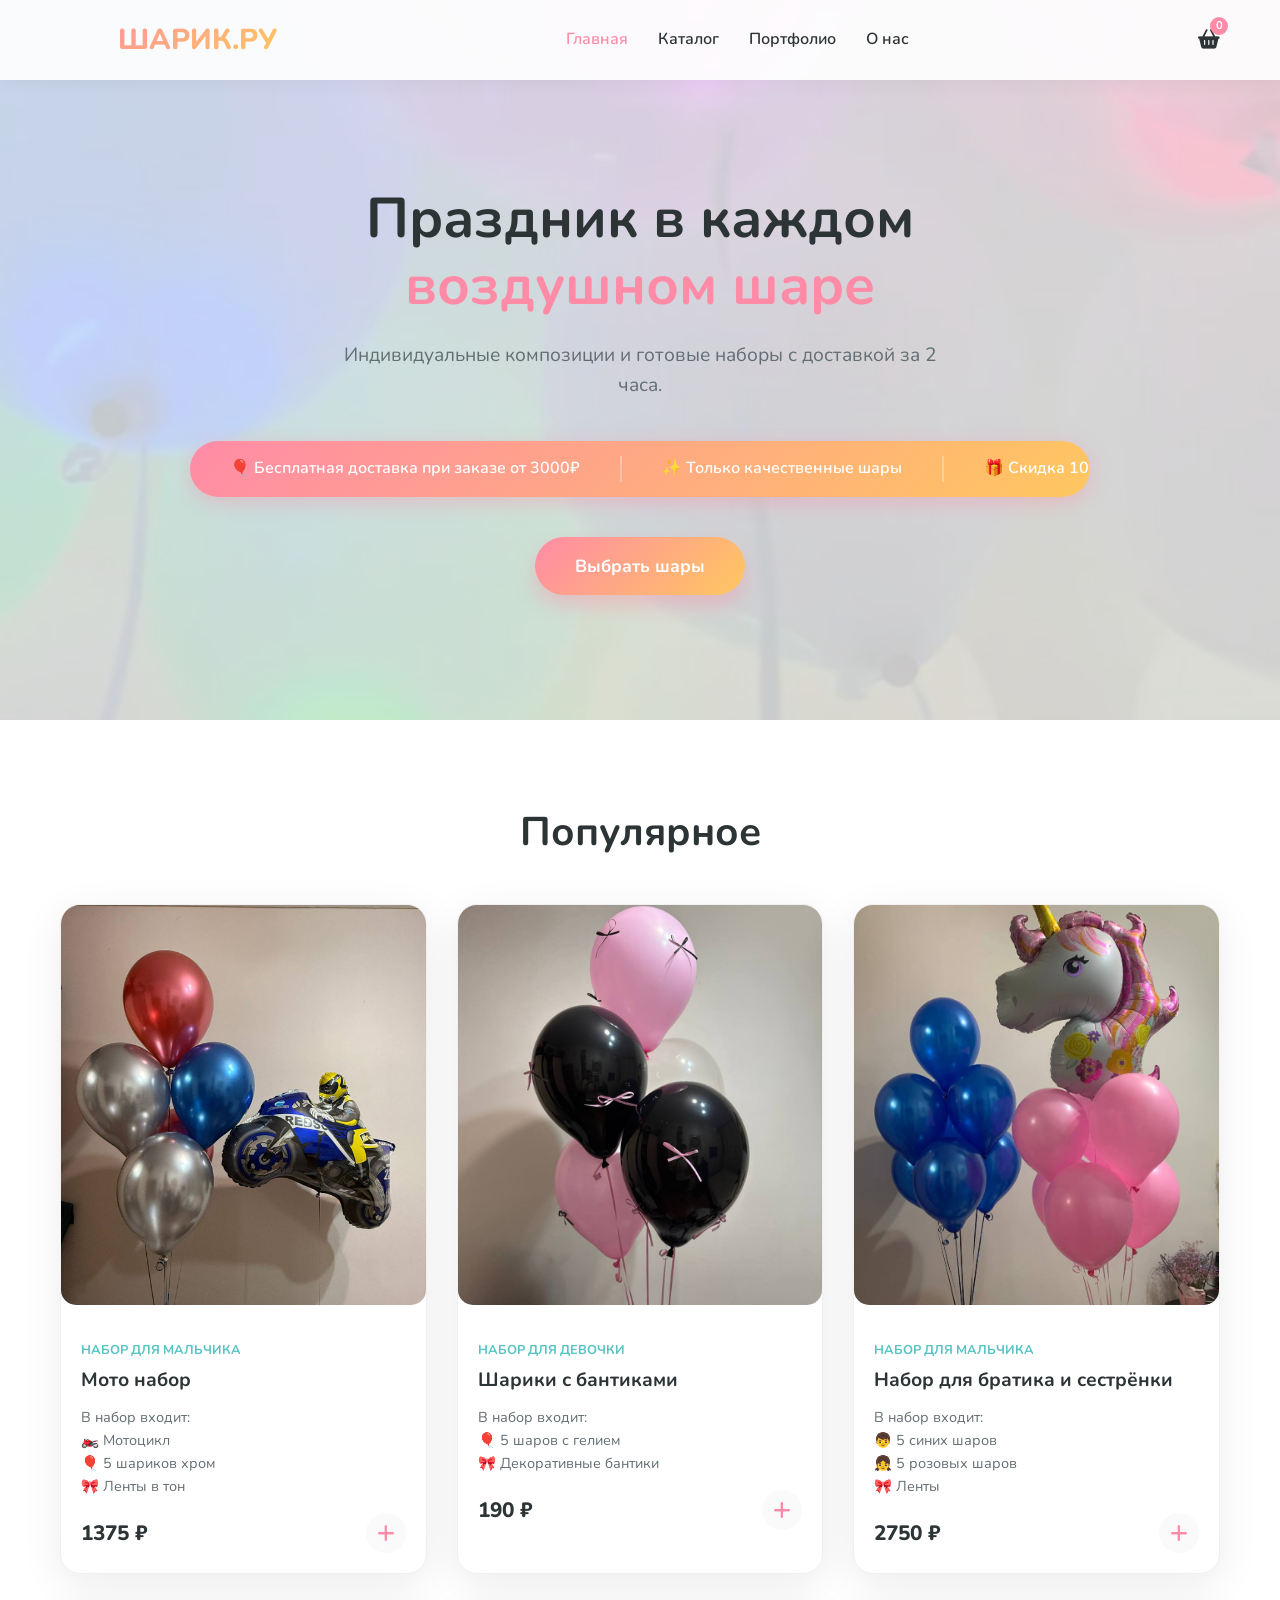
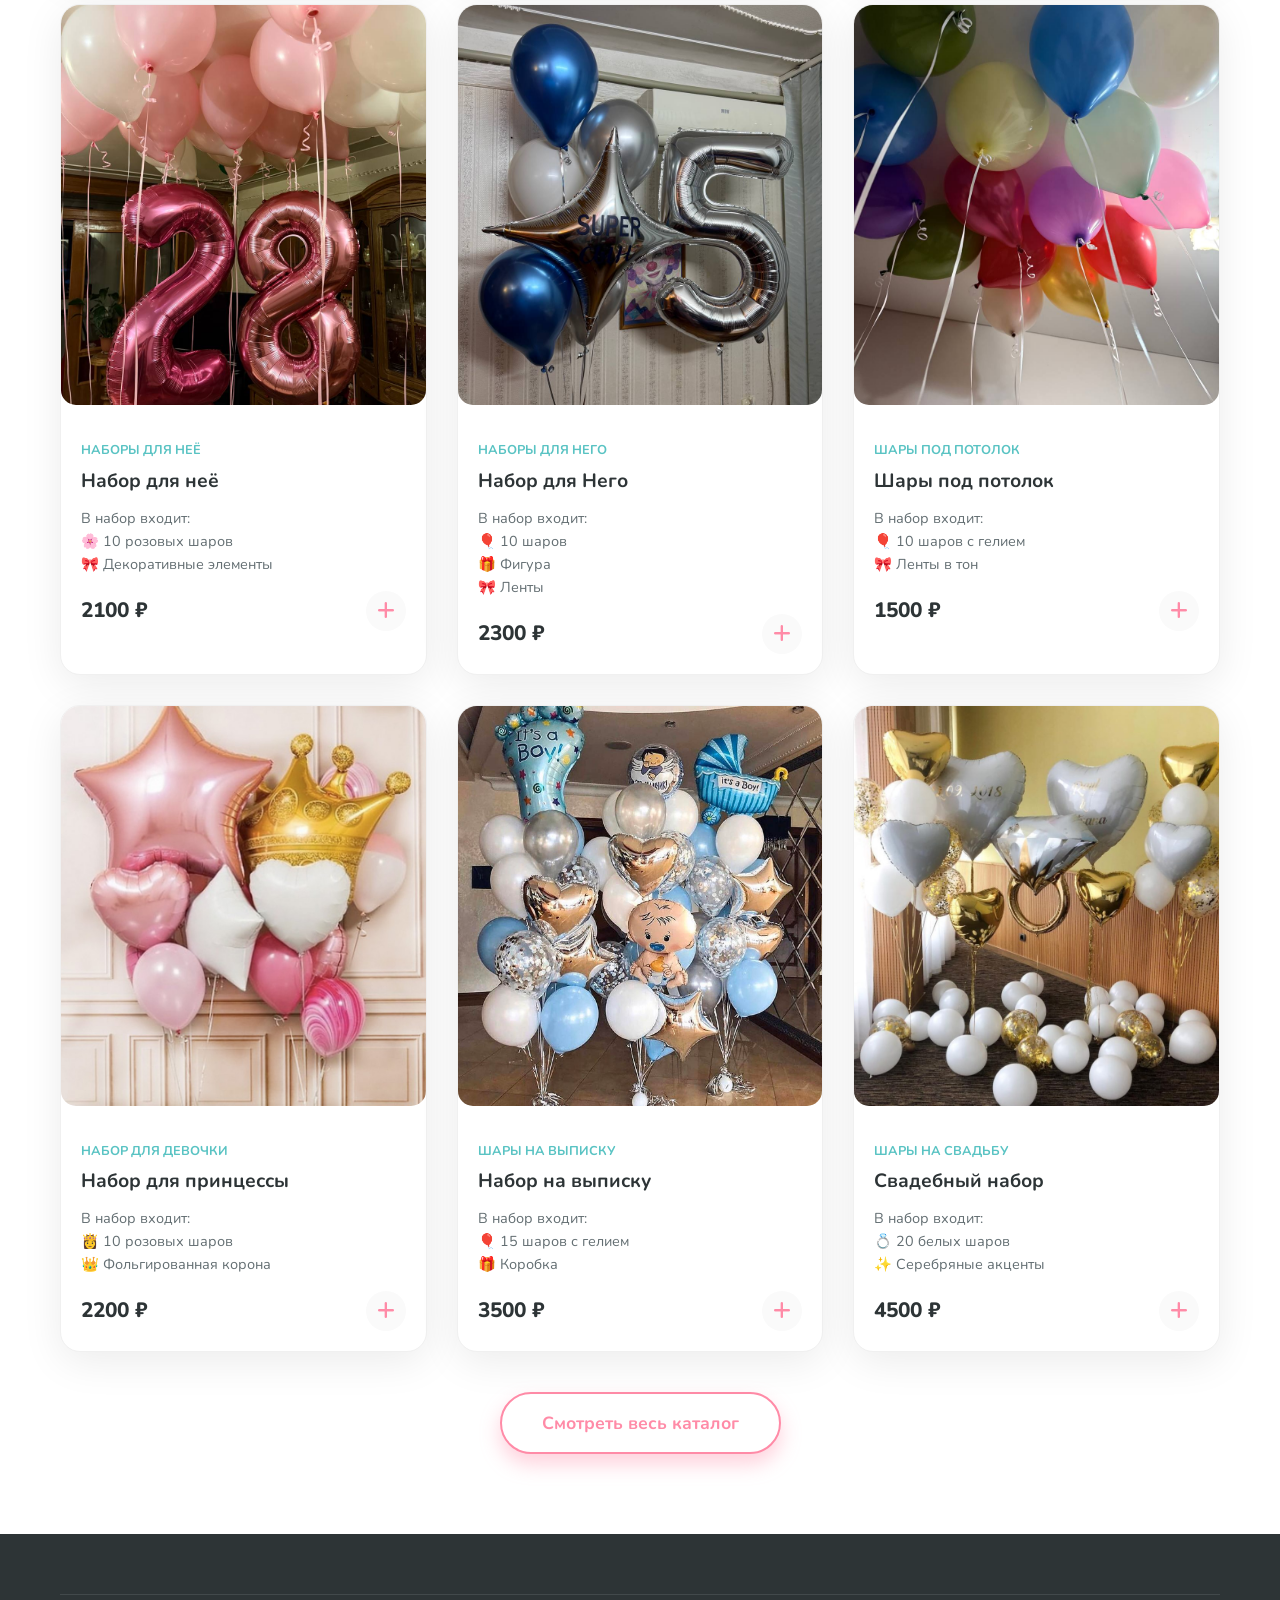
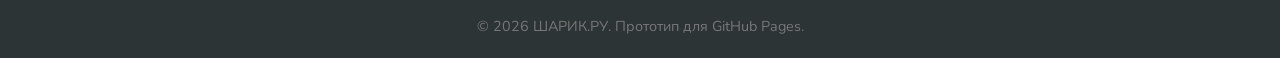
==== commit 96737e82: "Add ballon span logo □ 1. index.html → <title>ШАРИК.РУ | Главная</title> □ 2. catalog.html → <title" ====
--- a/index.html
+++ b/index.html
@@ -4,7 +4,7 @@
     <meta charset="UTF-8">
     <meta http-equiv="X-UA-Compatible" content="IE=edge">
     <meta name="viewport" content="width=device-width, initial-scale=1.0">
-    <title>Balloons Joy | Главная</title>
+    <title>ШАРИК.РУ | Главная</title>
     <link href="https://fonts.googleapis.com/css2?family=Nunito:wght@400;600;700;800&display=swap" rel="stylesheet">
     <link rel="stylesheet" href="https://cdnjs.cloudflare.com/ajax/libs/font-awesome/6.4.0/css/all.min.css">
     <link rel="stylesheet" href="style.css">
@@ -13,7 +13,13 @@
 
     <header>
         <div class="container nav-wrapper">
-            <a href="index.html" class="logo"><i class="fas fa-balloon"></i> Balloons Joy</a>
+            <a href="index.html" class="logo">
+                <span class="logo-balloons">
+                    <span class="logo-balloon balloon-1">🎈</span>
+                    <span class="logo-balloon balloon-2">🎈</span>
+                </span>
+                ШАРИК.РУ
+            </a>
             <nav>
                 <ul class="nav-links" id="navLinks">
                     <li><a href="index.html" class="active">Главная</a></li>
@@ -78,7 +84,7 @@
 
     <footer>
         <div class="container">
-            <div class="copyright">&copy; 2023 Balloons Joy. Прототип для GitHub Pages.</div>
+            <div class="copyright">&copy; 2026 ШАРИК.РУ. Прототип для GitHub Pages.</div>
         </div>
     </footer>
 
--- a/style.css
+++ b/style.css
@@ -433,3 +433,112 @@
 .bg-ballon {
     display: none;  /* Или оставь если хочешь */
 }
+
+/* ========== ЛОГОТИП ШАРИК.РУ ========== */
+.logo {
+    font-size: 1.8rem;
+    font-weight: 800;
+    background: linear-gradient(135deg, #FF8BA7 0%, #FFC75F 100%);
+    -webkit-background-clip: text;
+    -webkit-text-fill-color: transparent;
+    display: flex;
+    align-items: center;
+    gap: 8px;
+    text-decoration: none;
+}
+
+.logo-balloons {
+    display: inline-flex;
+    position: relative;
+    width: 50px;
+    height: 50px;
+}
+
+.logo-balloon {
+    font-size: 2.2rem;
+    position: absolute;
+    display: inline-block;
+    filter: drop-shadow(0 5px 10px rgba(255, 139, 167, 0.4));
+}
+
+/* Первый шарик - танцует влево-вправо */
+.balloon-1 {
+    left: 0;
+    animation: 
+        dance1 2s ease-in-out infinite,
+        colorChange1 3s ease-in-out infinite;
+}
+
+/* Второй шарик - танцует вправо-влево */
+.balloon-2 {
+    right: 0;
+    animation: 
+        dance2 2s ease-in-out infinite,
+        colorChange2 3s ease-in-out infinite;
+}
+
+/* Танец первого шарика */
+@keyframes dance1 {
+    0%, 100% { 
+        transform: translateY(0) rotate(-10deg) scale(1); 
+    }
+    25% { 
+        transform: translateY(-8px) rotate(-15deg) scale(1.1); 
+    }
+    50% { 
+        transform: translateY(-5px) rotate(-5deg) scale(1); 
+    }
+    75% { 
+        transform: translateY(-10px) rotate(-12deg) scale(1.05); 
+    }
+}
+
+/* Танец второго шарика */
+@keyframes dance2 {
+    0%, 100% { 
+        transform: translateY(0) rotate(10deg) scale(1); 
+    }
+    25% { 
+        transform: translateY(-10px) rotate(15deg) scale(1.05); 
+    }
+    50% { 
+        transform: translateY(-5px) rotate(5deg) scale(1); 
+    }
+    75% { 
+        transform: translateY(-8px) rotate(12deg) scale(1.1); 
+    }
+}
+
+/* Переливание цвета - первый шарик */
+@keyframes colorChange1 {
+    0%, 100% { 
+        filter: hue-rotate(0deg) drop-shadow(0 5px 10px rgba(255, 139, 167, 0.4)); 
+    }
+    50% { 
+        filter: hue-rotate(45deg) drop-shadow(0 5px 15px rgba(255, 199, 95, 0.6)); 
+    }
+}
+
+/* Переливание цвета - второй шарик */
+@keyframes colorChange2 {
+    0%, 100% { 
+        filter: hue-rotate(180deg) drop-shadow(0 5px 10px rgba(89, 195, 195, 0.4)); 
+    }
+    50% { 
+        filter: hue-rotate(225deg) drop-shadow(0 5px 15px rgba(255, 139, 167, 0.6)); 
+    }
+}
+
+/* Адаптив для мобильных */
+@media (max-width: 768px) {
+    .logo {
+        font-size: 1.4rem;
+    }
+    .logo-balloon {
+        font-size: 1.8rem;
+    }
+    .logo-balloons {
+        width: 40px;
+        height: 40px;
+    }
+}
